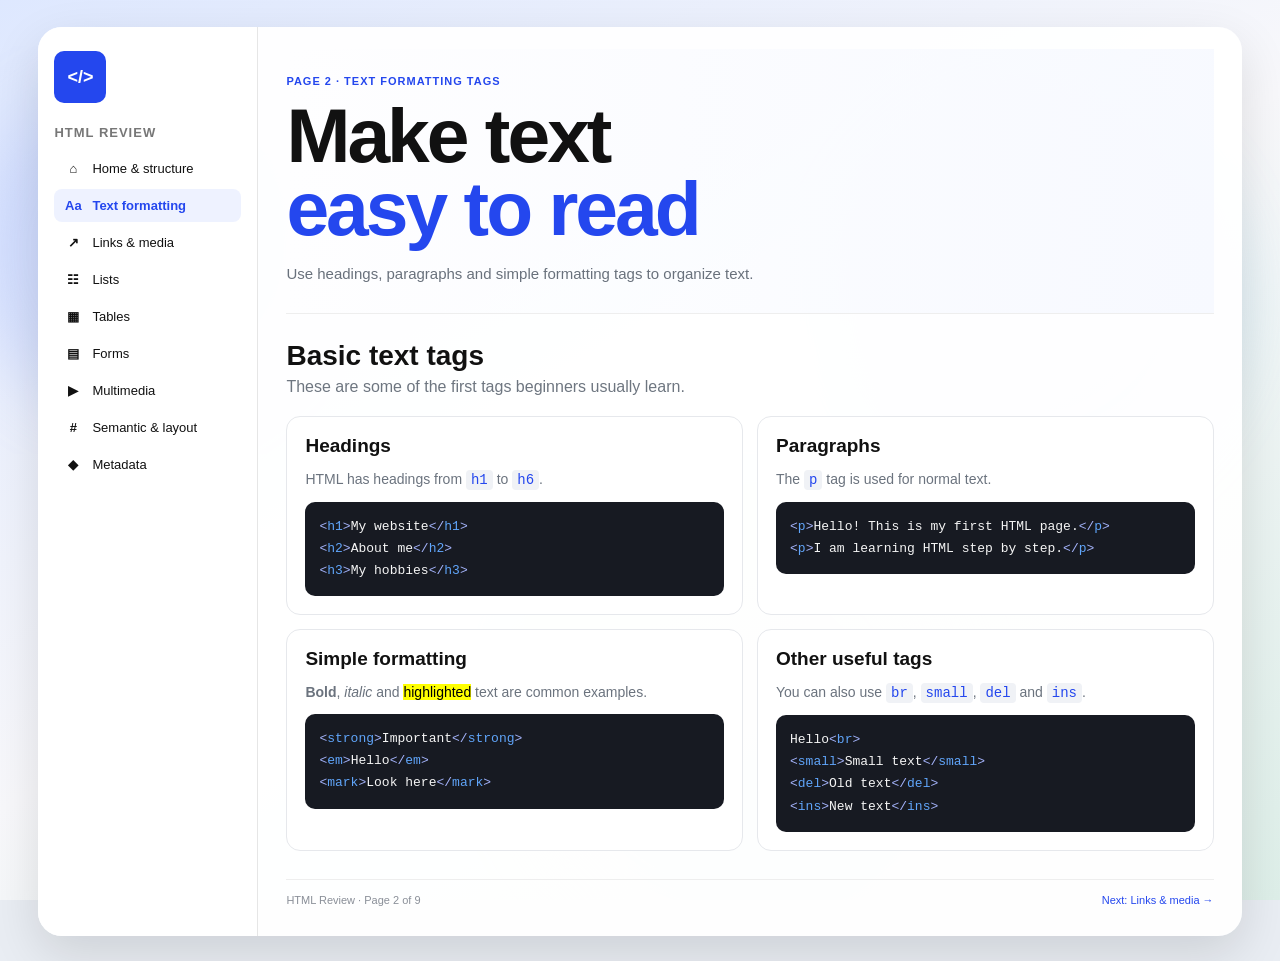
==== formatting.html @ d430432f "Initial website" ====
<!DOCTYPE html>
<html lang="en">
<head>
  <meta charset="UTF-8">
  <meta name="viewport" content="width=device-width, initial-scale=1.0">
  <meta name="description" content="HTML text formatting tags.">
  <title>HTML Review - Text formatting</title>
  <link rel="stylesheet" href="css/style.css">
</head>
<body>
  <div class="site">
    <aside class="sidebar">
      <a class="logo" href="index.html">&lt;/&gt;</a>
      <h2>HTML review</h2>
      <nav>
        <ul>
          <li><a class="nav-link" href="index.html"><span class="icon">⌂</span>Home & structure</a></li>
          <li><a class="nav-link active" href="formatting.html"><span class="icon">Aa</span>Text formatting</a></li>
          <li><a class="nav-link" href="links-media.html"><span class="icon">↗</span>Links & media</a></li>
          <li><a class="nav-link" href="lists.html"><span class="icon">☷</span>Lists</a></li>
          <li><a class="nav-link" href="tables.html"><span class="icon">▦</span>Tables</a></li>
          <li><a class="nav-link" href="forms.html"><span class="icon">▤</span>Forms</a></li>
          <li><a class="nav-link" href="multimedia.html"><span class="icon">▶</span>Multimedia</a></li>
          <li><a class="nav-link" href="semantic.html"><span class="icon">#</span>Semantic & layout</a></li>
          <li><a class="nav-link" href="metadata.html"><span class="icon">◆</span>Metadata</a></li>
        </ul>
      </nav>
    </aside>
    <main>
      <div class="page">
        <section class="hero">
          <p class="eyebrow">Page 2 · Text formatting tags</p>
          <h1>Make text<br><span>easy to read</span></h1>
          <p>Use headings, paragraphs and simple formatting tags to organize text.</p>
        </section>

        <div class="section-title">
          <h2>Basic text tags</h2>
          <p>These are some of the first tags beginners usually learn.</p>
        </div>

        <div class="content-grid">
          <section class="panel">
            <h3>Headings</h3>
            <p>HTML has headings from <code class="inline">h1</code> to <code class="inline">h6</code>.</p>
<pre><code><span class="punct">&lt;</span><span class="tag">h1</span><span class="punct">&gt;</span>My website<span class="punct">&lt;/</span><span class="tag">h1</span><span class="punct">&gt;</span>
<span class="punct">&lt;</span><span class="tag">h2</span><span class="punct">&gt;</span>About me<span class="punct">&lt;/</span><span class="tag">h2</span><span class="punct">&gt;</span>
<span class="punct">&lt;</span><span class="tag">h3</span><span class="punct">&gt;</span>My hobbies<span class="punct">&lt;/</span><span class="tag">h3</span><span class="punct">&gt;</span></code></pre>
          </section>

          <section class="panel">
            <h3>Paragraphs</h3>
            <p>The <code class="inline">p</code> tag is used for normal text.</p>
<pre><code><span class="punct">&lt;</span><span class="tag">p</span><span class="punct">&gt;</span>Hello! This is my first HTML page.<span class="punct">&lt;/</span><span class="tag">p</span><span class="punct">&gt;</span>
<span class="punct">&lt;</span><span class="tag">p</span><span class="punct">&gt;</span>I am learning HTML step by step.<span class="punct">&lt;/</span><span class="tag">p</span><span class="punct">&gt;</span></code></pre>
          </section>

          <section class="panel">
            <h3>Simple formatting</h3>
            <p><strong>Bold</strong>, <em>italic</em> and <mark>highlighted</mark> text are common examples.</p>
<pre><code><span class="punct">&lt;</span><span class="tag">strong</span><span class="punct">&gt;</span>Important<span class="punct">&lt;/</span><span class="tag">strong</span><span class="punct">&gt;</span>
<span class="punct">&lt;</span><span class="tag">em</span><span class="punct">&gt;</span>Hello<span class="punct">&lt;/</span><span class="tag">em</span><span class="punct">&gt;</span>
<span class="punct">&lt;</span><span class="tag">mark</span><span class="punct">&gt;</span>Look here<span class="punct">&lt;/</span><span class="tag">mark</span><span class="punct">&gt;</span></code></pre>
          </section>

          <section class="panel">
            <h3>Other useful tags</h3>
            <p>You can also use <code class="inline">br</code>, <code class="inline">small</code>, <code class="inline">del</code> and <code class="inline">ins</code>.</p>
<pre><code>Hello<span class="punct">&lt;</span><span class="tag">br</span><span class="punct">&gt;</span>
<span class="punct">&lt;</span><span class="tag">small</span><span class="punct">&gt;</span>Small text<span class="punct">&lt;/</span><span class="tag">small</span><span class="punct">&gt;</span>
<span class="punct">&lt;</span><span class="tag">del</span><span class="punct">&gt;</span>Old text<span class="punct">&lt;/</span><span class="tag">del</span><span class="punct">&gt;</span>
<span class="punct">&lt;</span><span class="tag">ins</span><span class="punct">&gt;</span>New text<span class="punct">&lt;/</span><span class="tag">ins</span><span class="punct">&gt;</span></code></pre>
          </section>
        </div>
        <footer>
          <span>HTML Review · Page 2 of 9</span>
          <a href="links-media.html">Next: Links & media →</a>
        </footer>
      </div>
    </main>
  </div>
</body>
</html>
---- css/style.css ----
* {
  box-sizing: border-box;
}

body {
  margin: 0;
  font-family: Arial, Helvetica, sans-serif;
  color: #111111;
  background: #e9edf3 url("../images/background.svg") center / cover fixed no-repeat;
}

a {
  color: inherit;
  text-decoration: none;
}

.site {
  width: 94%;
  max-width: 1450px;
  min-height: 94vh;
  margin: 3vh auto;
  display: grid;
  grid-template-columns: 220px 1fr;
  background: rgba(255, 255, 255, 0.96);
  border-radius: 24px;
  overflow: hidden;
  box-shadow: 0 18px 50px rgba(0, 0, 0, 0.12);
}

.sidebar {
  padding: 24px 16px;
  border-right: 1px solid #e6e6e6;
  background: rgba(255, 255, 255, 0.94);
}

.logo {
  width: 52px;
  height: 52px;
  display: grid;
  place-items: center;
  margin-bottom: 22px;
  border-radius: 10px;
  background: #2447ee;
  color: white;
  font-size: 18px;
  font-weight: bold;
}

.sidebar h2 {
  margin: 0 0 12px;
  font-size: 13px;
  color: #777777;
  text-transform: uppercase;
  letter-spacing: 1px;
}

nav ul {
  padding: 0;
  margin: 0;
  list-style: none;
}

nav li {
  margin-bottom: 4px;
}

.nav-link {
  display: flex;
  align-items: center;
  gap: 8px;
  padding: 9px 8px;
  border-radius: 8px;
  font-size: 13px;
}

.nav-link:hover {
  background: #f2f4f8;
}

.nav-link.active {
  background: #eef2ff;
  color: #2447ee;
  font-weight: bold;
}

.icon {
  width: 22px;
  text-align: center;
  font-weight: bold;
}

main {
  min-width: 0;
}

.page {
  padding: 22px 28px 30px;
}

.hero {
  min-height: 265px;
  padding: 20px 0 25px;
  display: flex;
  justify-content: center;
  flex-direction: column;
  border-bottom: 1px solid #eeeeee;
  background: linear-gradient(90deg, transparent, rgba(244, 247, 255, 0.7));
}

.eyebrow {
  display: inline-block;
  margin: 0 0 12px;
  color: #2447ee;
  font-size: 11px;
  font-weight: bold;
  text-transform: uppercase;
  letter-spacing: 1px;
}

.hero h1 {
  max-width: 850px;
  margin: 0;
  font-size: clamp(45px, 6vw, 78px);
  line-height: 0.95;
  letter-spacing: -3px;
}

.hero h1 span {
  color: #2447ee;
}

.hero > p:last-child {
  max-width: 700px;
  margin: 20px 0 0;
  color: #69717c;
  font-size: 15px;
}

.section-title {
  margin: 26px 0 16px;
}

.section-title h2 {
  margin: 0 0 6px;
  font-size: 28px;
}

.section-title p {
  margin: 0;
  color: #6e7680;
}

.cards {
  display: grid;
  grid-template-columns: repeat(4, 1fr);
  gap: 14px;
}

.card,
.panel {
  border: 1px solid #e6e8ec;
  border-radius: 14px;
  background: white;
}

.card {
  min-height: 150px;
  padding: 16px;
}

.card:hover {
  transform: translateY(-2px);
  box-shadow: 0 10px 25px rgba(30, 45, 80, 0.08);
}

.card-icon {
  width: 38px;
  height: 38px;
  display: grid;
  place-items: center;
  border-radius: 9px;
  background: #f1f3f7;
  color: #2447ee;
  font-weight: bold;
}

.card small {
  display: block;
  margin-top: 12px;
  color: #999999;
  text-transform: uppercase;
  font-size: 10px;
  letter-spacing: 1px;
}

.card h3 {
  margin: 8px 0 5px;
  font-size: 19px;
}

.card p {
  margin: 0;
  color: #6e7680;
  font-size: 13px;
}

.content-grid {
  display: grid;
  grid-template-columns: 1fr 1fr;
  gap: 14px;
  margin-top: 20px;
}

.panel {
  padding: 18px;
}

.panel.full {
  grid-column: 1 / -1;
}

.panel h3 {
  margin: 0 0 10px;
  font-size: 19px;
}

.panel p,
.panel li {
  color: #6b737e;
  font-size: 14px;
}

.panel ul,
.panel ol {
  padding-left: 20px;
}

pre {
  margin: 14px 0 0;
  padding: 14px;
  overflow-x: auto;
  border-radius: 10px;
  background: #171a22;
  color: #f5f5f5;
  font: 13px/1.7 Consolas, monospace;
}

.tag {
  color: #60a5fa;
}

.attr {
  color: #4ade80;
}

.value {
  color: #fbbf24;
}

code.inline {
  padding: 2px 5px;
  border-radius: 4px;
  background: #f0f2f6;
  color: #2447ee;
}

.content-image,
.content-video {
  width: 100%;
  display: block;
  margin-top: 12px;
  border-radius: 10px;
}

a.link {
  color: #2447ee;
  font-weight: bold;
}

a.link:hover {
  text-decoration: underline;
}

a + a.link {
  margin-left: 8px;
}

.table-box {
  overflow-x: auto;
}

table {
  width: 100%;
  border-collapse: collapse;
  margin-top: 8px;
}

th,
td {
  padding: 10px;
  border-bottom: 1px solid #eeeeee;
  text-align: left;
  font-size: 13px;
}

th {
  background: #f7f8fa;
}

.demo-form {
  display: grid;
  grid-template-columns: 1fr 1fr;
  gap: 12px;
}

.field {
  display: grid;
  gap: 5px;
}

.field.full {
  grid-column: 1 / -1;
}

label {
  font-size: 13px;
  font-weight: bold;
}

input,
select,
textarea {
  width: 100%;
  padding: 9px 10px;
  border: 1px solid #d9dde4;
  border-radius: 8px;
  font: inherit;
}

textarea {
  min-height: 100px;
}

.buttons {
  grid-column: 1 / -1;
}

button {
  padding: 9px 14px;
  border: 0;
  border-radius: 8px;
  cursor: pointer;
  font-weight: bold;
}

button.primary {
  color: white;
  background: #2447ee;
}

button.secondary {
  margin-left: 6px;
  background: #eceff3;
}

.badges {
  display: flex;
  flex-wrap: wrap;
  gap: 6px;
}

.badge {
  padding: 6px 9px;
  border-radius: 999px;
  background: #f2f4f7;
  font-size: 11px;
}

.audio {
  width: 100%;
  margin-top: 10px;
}

iframe {
  width: 100%;
  height: 150px;
  margin-top: 10px;
  border: 1px solid #dddddd;
  border-radius: 10px;
}

footer {
  margin-top: 28px;
  padding-top: 14px;
  border-top: 1px solid #eeeeee;
  display: flex;
  justify-content: space-between;
  gap: 10px;
  color: #8a8f98;
  font-size: 11px;
}

footer a {
  color: #2447ee;
}

@media (max-width: 1100px) {
  .cards {
    grid-template-columns: repeat(2, 1fr);
  }
}

@media (max-width: 800px) {
  .site {
    width: 96%;
    margin: 2vh auto;
    grid-template-columns: 1fr;
  }

  .sidebar {
    border-right: 0;
    border-bottom: 1px solid #e6e6e6;
  }

  nav ul {
    display: grid;
    grid-template-columns: 1fr 1fr;
  }

  .content-grid {
    grid-template-columns: 1fr;
  }

  .cards {
    grid-template-columns: 1fr 1fr;
  }
}

@media (max-width: 550px) {
  .page {
    padding: 16px;
  }

  .hero h1 {
    font-size: 46px;
    letter-spacing: -2px;
  }

  .cards,
  .demo-form {
    grid-template-columns: 1fr;
  }

  .panel.full,
  .field.full,
  .buttons {
    grid-column: auto;
  }

  nav ul {
    grid-template-columns: 1fr;
  }

  footer {
    flex-direction: column;
  }
}

.punct {
  color: #a5b4fc;
}
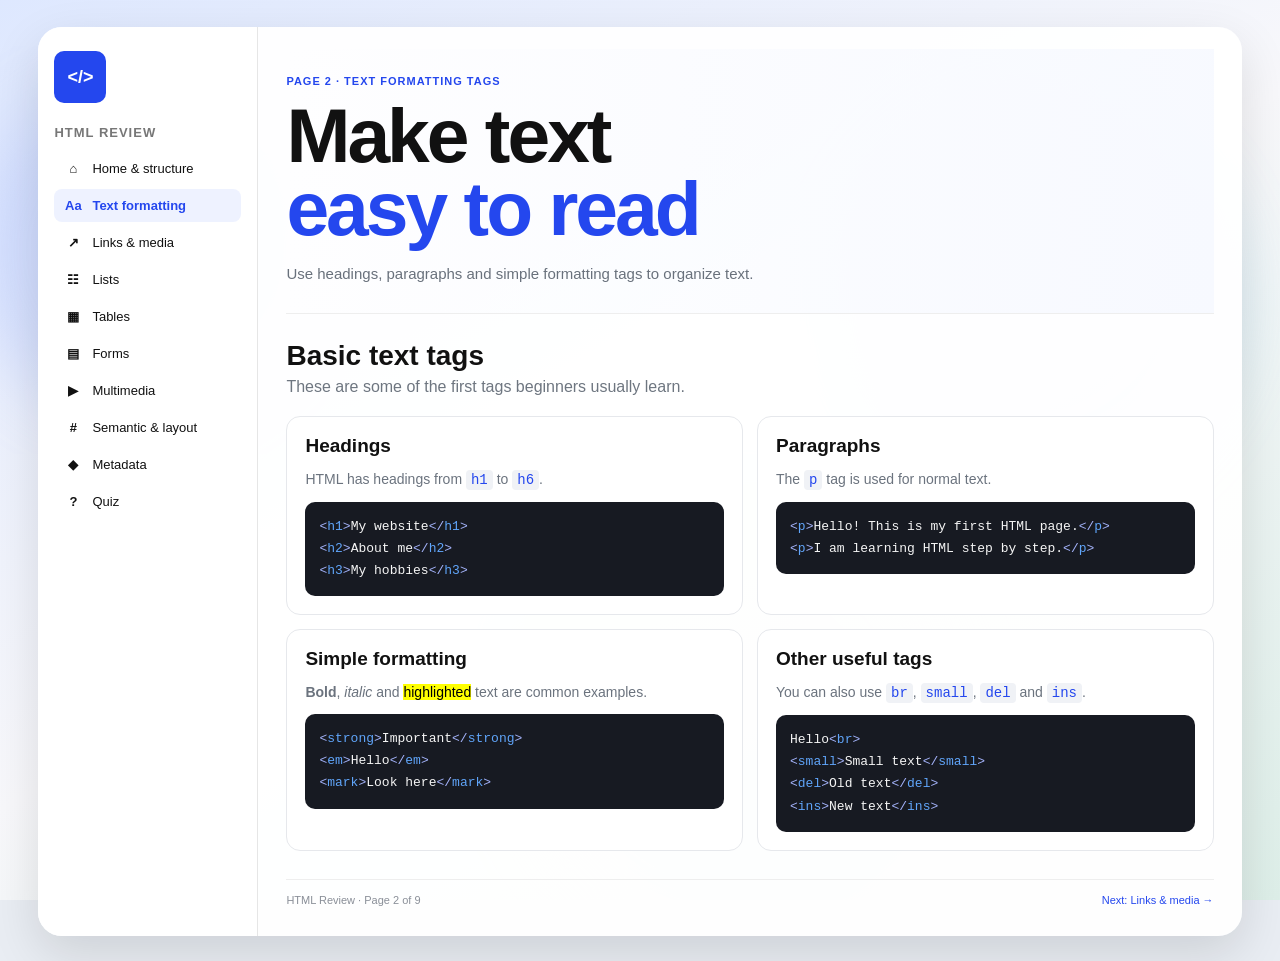
==== commit a722eec7: "With Quiz" ====
--- a/formatting.html
+++ b/formatting.html
@@ -23,6 +23,7 @@
           <li><a class="nav-link" href="multimedia.html"><span class="icon">▶</span>Multimedia</a></li>
           <li><a class="nav-link" href="semantic.html"><span class="icon">#</span>Semantic & layout</a></li>
           <li><a class="nav-link" href="metadata.html"><span class="icon">◆</span>Metadata</a></li>
+          <li><a class="nav-link" href="quiz.html"><span class="icon">?</span>Quiz</a></li>
         </ul>
       </nav>
     </aside>
